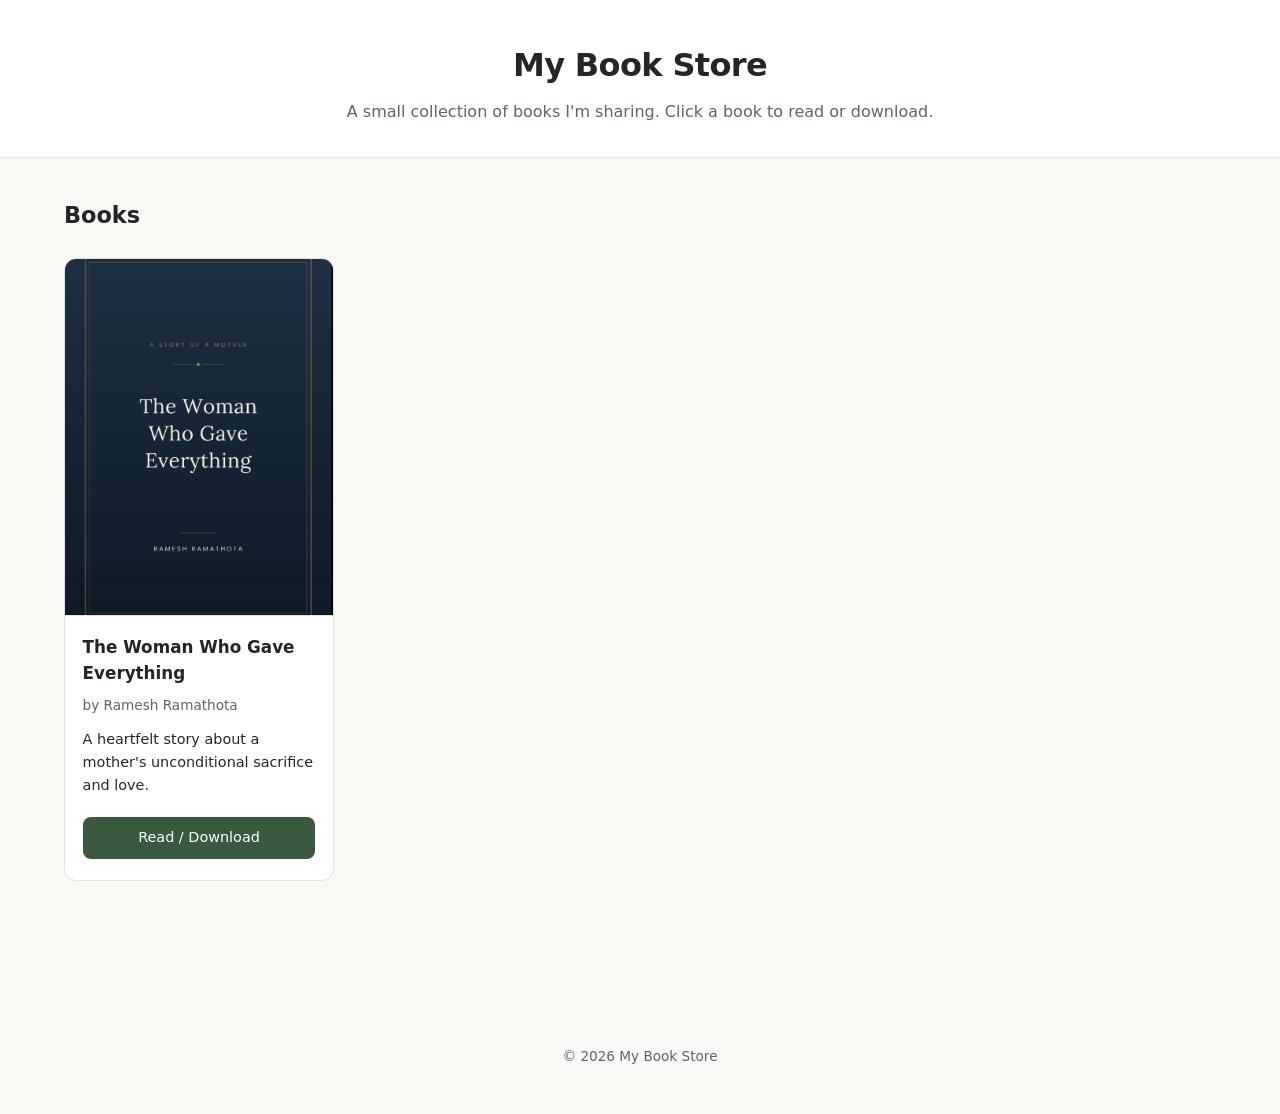
==== index.html @ 67f9bc8b "Initial book store site" ====
<!DOCTYPE html>
<html lang="en">
<head>
  <meta charset="UTF-8" />
  <meta name="viewport" content="width=device-width, initial-scale=1.0" />
  <title>My Book Store</title>
  <link rel="stylesheet" href="styles.css" />
</head>
<body>
  <header>
    <h1>My Book Store</h1>
    <p>A small collection of books I'm sharing. Click a book to read or download.</p>
  </header>

  <main>
    <h2 class="section-title">Books</h2>
    <div class="book-grid" id="book-grid"></div>
  </main>

  <footer>
    <p>&copy; 2026 My Book Store</p>
  </footer>

  <script src="books.js"></script>
  <script src="app.js"></script>
</body>
</html>
---- styles.css ----
:root {
  --bg: #faf8f5;
  --surface: #ffffff;
  --text: #22262b;
  --text-muted: #5c6470;
  --border: #e6e1d8;
  --accent: #3a5a40;
  --accent-hover: #2d4632;
  --radius: 0.75rem;
  --max-width: 75rem;
}

* {
  box-sizing: border-box;
}

body {
  margin: 0;
  font-family: "Segoe UI", system-ui, -apple-system, sans-serif;
  background: var(--bg);
  color: var(--text);
  line-height: 1.6;
}

a {
  color: var(--accent);
}

header {
  background: var(--surface);
  border-bottom: 1px solid var(--border);
  padding: 2.5rem 1.5rem 2rem;
  text-align: center;
}

header h1 {
  margin: 0 0 0.5rem;
  font-size: 2rem;
  letter-spacing: -0.02em;
}

header p {
  margin: 0;
  color: var(--text-muted);
  font-size: 1rem;
}

main {
  max-width: var(--max-width);
  margin: 0 auto;
  padding: 2.5rem 1.5rem 4rem;
}

.section-title {
  font-size: 1.4rem;
  margin: 0 0 1.5rem;
}

.book-grid {
  display: grid;
  grid-template-columns: repeat(auto-fill, minmax(15.5rem, 1fr));
  gap: 1.5rem;
  margin-bottom: 3.5rem;
}

.book-card {
  background: var(--surface);
  border: 1px solid var(--border);
  border-radius: var(--radius);
  overflow: hidden;
  display: flex;
  flex-direction: column;
  transition: box-shadow 0.15s ease, transform 0.15s ease;
}

.book-card:hover {
  box-shadow: 0 0.5rem 1.25rem rgba(0, 0, 0, 0.06);
  transform: translateY(-0.15rem);
}

.book-cover {
  width: 100%;
  aspect-ratio: 3 / 4;
  object-fit: cover;
  background: #eee;
  border-bottom: 1px solid var(--border);
}

.book-body {
  padding: 1.1rem 1.1rem 1.3rem;
  display: flex;
  flex-direction: column;
  gap: 0.5rem;
  flex: 1;
}

.book-title {
  font-size: 1.05rem;
  font-weight: 600;
  margin: 0;
}

.book-author {
  font-size: 0.85rem;
  color: var(--text-muted);
  margin: 0;
}

.book-description {
  font-size: 0.9rem;
  color: var(--text);
  margin: 0.2rem 0 0.7rem;
  flex: 1;
}

.book-link {
  display: inline-block;
  text-align: center;
  background: var(--accent);
  color: #fff;
  text-decoration: none;
  padding: 0.6rem 1rem;
  border-radius: 0.5rem;
  font-size: 0.9rem;
  font-weight: 500;
  transition: background 0.15s ease;
}

.book-link:hover {
  background: var(--accent-hover);
}

.feedback-section {
  background: var(--surface);
  border: 1px solid var(--border);
  border-radius: var(--radius);
  padding: 1.75rem;
}

.feedback-section iframe {
  width: 100%;
  min-height: 45rem;
  border: none;
}

footer {
  text-align: center;
  padding: 2rem 1rem;
  color: var(--text-muted);
  font-size: 0.85rem;
}

.empty-state {
  color: var(--text-muted);
  font-style: italic;
}
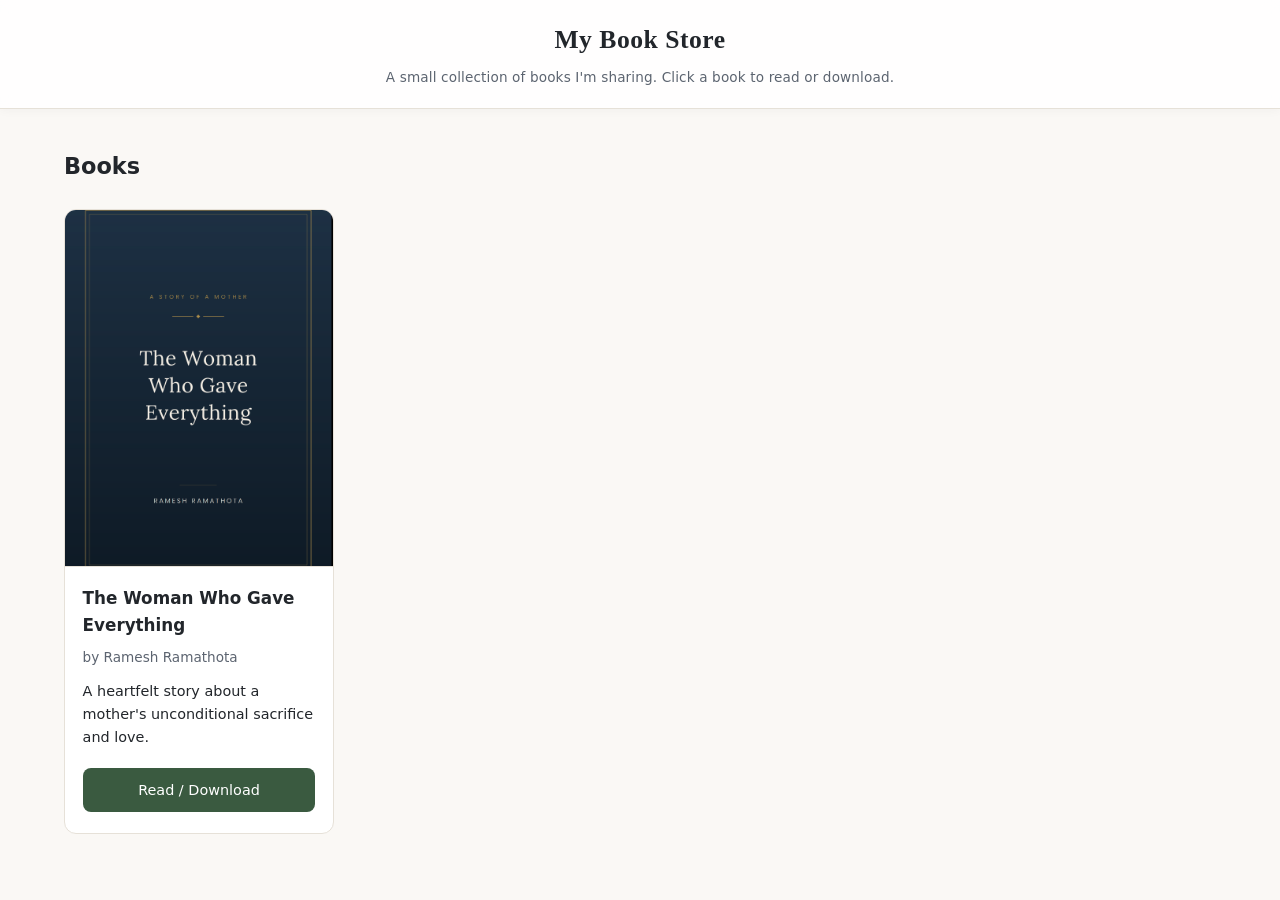
==== commit ae6c59d0: "Convert to full-screen app shell with internal scroll area" ====
--- a/index.html
+++ b/index.html
@@ -12,14 +12,16 @@
     <p>A small collection of books I'm sharing. Click a book to read or download.</p>
   </header>
 
-  <main>
-    <h2 class="section-title">Books</h2>
-    <div class="book-grid" id="book-grid"></div>
-  </main>
+  <div class="scroll-area">
+    <main>
+      <h2 class="section-title">Books</h2>
+      <div class="book-grid" id="book-grid"></div>
+    </main>
 
-  <footer>
-    <p>&copy; 2026 My Book Store</p>
-  </footer>
+    <footer>
+      <p>&copy; 2026 My Book Store</p>
+    </footer>
+  </div>
 
   <script src="books.js"></script>
   <script src="app.js"></script>
--- a/styles.css
+++ b/styles.css
@@ -14,35 +14,61 @@
   box-sizing: border-box;
 }
 
+html, body {
+  height: 100vh;
+  width: 100vw;
+  margin: 0;
+  overflow: hidden;
+}
+
 body {
-  margin: 0;
+  display: flex;
+  flex-direction: column;
   font-family: "Segoe UI", system-ui, -apple-system, sans-serif;
   background: var(--bg);
   color: var(--text);
   line-height: 1.6;
 }
 
+.scroll-area {
+  flex: 1;
+  min-height: 0;
+  overflow-y: auto;
+  -webkit-overflow-scrolling: touch;
+}
+
 a {
   color: var(--accent);
 }
 
 header {
-  background: var(--surface);
+  position: sticky;
+  top: 0;
+  z-index: 100;
+  background: rgba(255, 255, 255, 0.85);
+  backdrop-filter: blur(0.5rem);
+  -webkit-backdrop-filter: blur(0.5rem);
   border-bottom: 1px solid var(--border);
-  padding: 2.5rem 1.5rem 2rem;
+  padding: 1.25rem 1.5rem;
   text-align: center;
+  box-shadow: 0 0.15rem 0.6rem rgba(34, 38, 43, 0.04);
+  transition: padding 0.2s ease, box-shadow 0.2s ease;
 }
 
 header h1 {
-  margin: 0 0 0.5rem;
-  font-size: 2rem;
-  letter-spacing: -0.02em;
+  margin: 0;
+  font-family: Georgia, "Times New Roman", serif;
+  font-size: 1.6rem;
+  font-weight: 600;
+  letter-spacing: 0.02em;
+  color: var(--text);
 }
 
 header p {
-  margin: 0;
-  color: var(--text-muted);
-  font-size: 1rem;
+  margin: 0.35rem 0 0;
+  color: var(--text-muted);
+  font-size: 0.85rem;
+  letter-spacing: 0.01em;
 }
 
 main {
@@ -58,7 +84,7 @@
 
 .book-grid {
   display: grid;
-  grid-template-columns: repeat(auto-fill, minmax(15.5rem, 1fr));
+  grid-template-columns: repeat(auto-fill, minmax(min(15.5rem, 100%), 1fr));
   gap: 1.5rem;
   margin-bottom: 3.5rem;
 }
@@ -154,3 +180,37 @@
   color: var(--text-muted);
   font-style: italic;
 }
+
+.book-link {
+  min-height: 2.75rem;
+  display: flex;
+  align-items: center;
+  justify-content: center;
+}
+
+@media (max-width: 30rem) {
+  header {
+    padding: 1rem 1.25rem;
+  }
+
+  header h1 {
+    font-size: 1.3rem;
+  }
+
+  header p {
+    font-size: 0.75rem;
+  }
+
+  main {
+    padding: 1.75rem 1rem 3rem;
+  }
+
+  .section-title {
+    font-size: 1.2rem;
+  }
+
+  .book-grid {
+    grid-template-columns: 1fr;
+    gap: 1.1rem;
+  }
+}
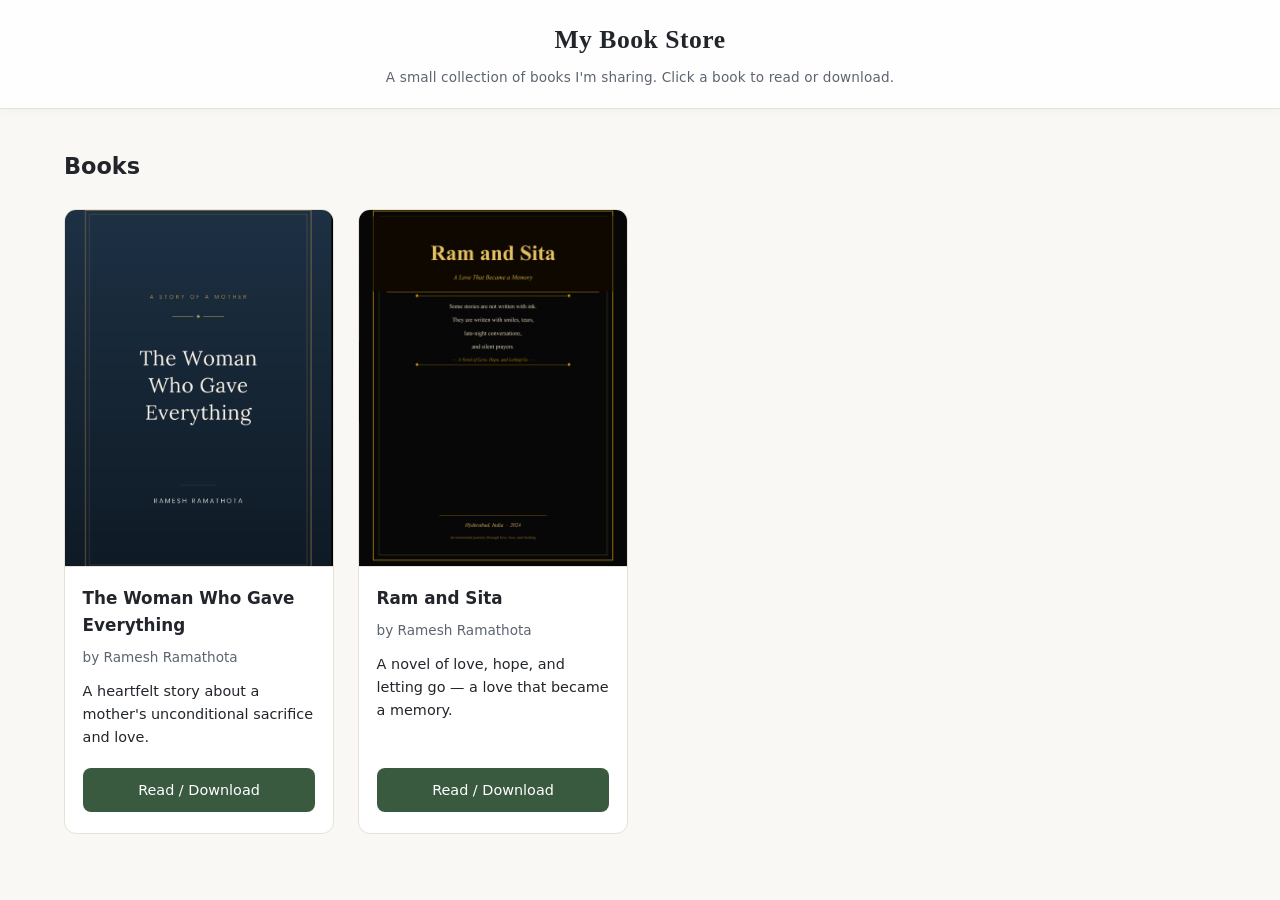
==== commit 7fa22659: "Add name to footer" ====
--- a/index.html
+++ b/index.html
@@ -19,7 +19,7 @@
     </main>
 
     <footer>
-      <p>&copy; 2026 My Book Store</p>
+      <p>&copy; 2026 Ramesh Ramathota — My Book Store</p>
     </footer>
   </div>
 
